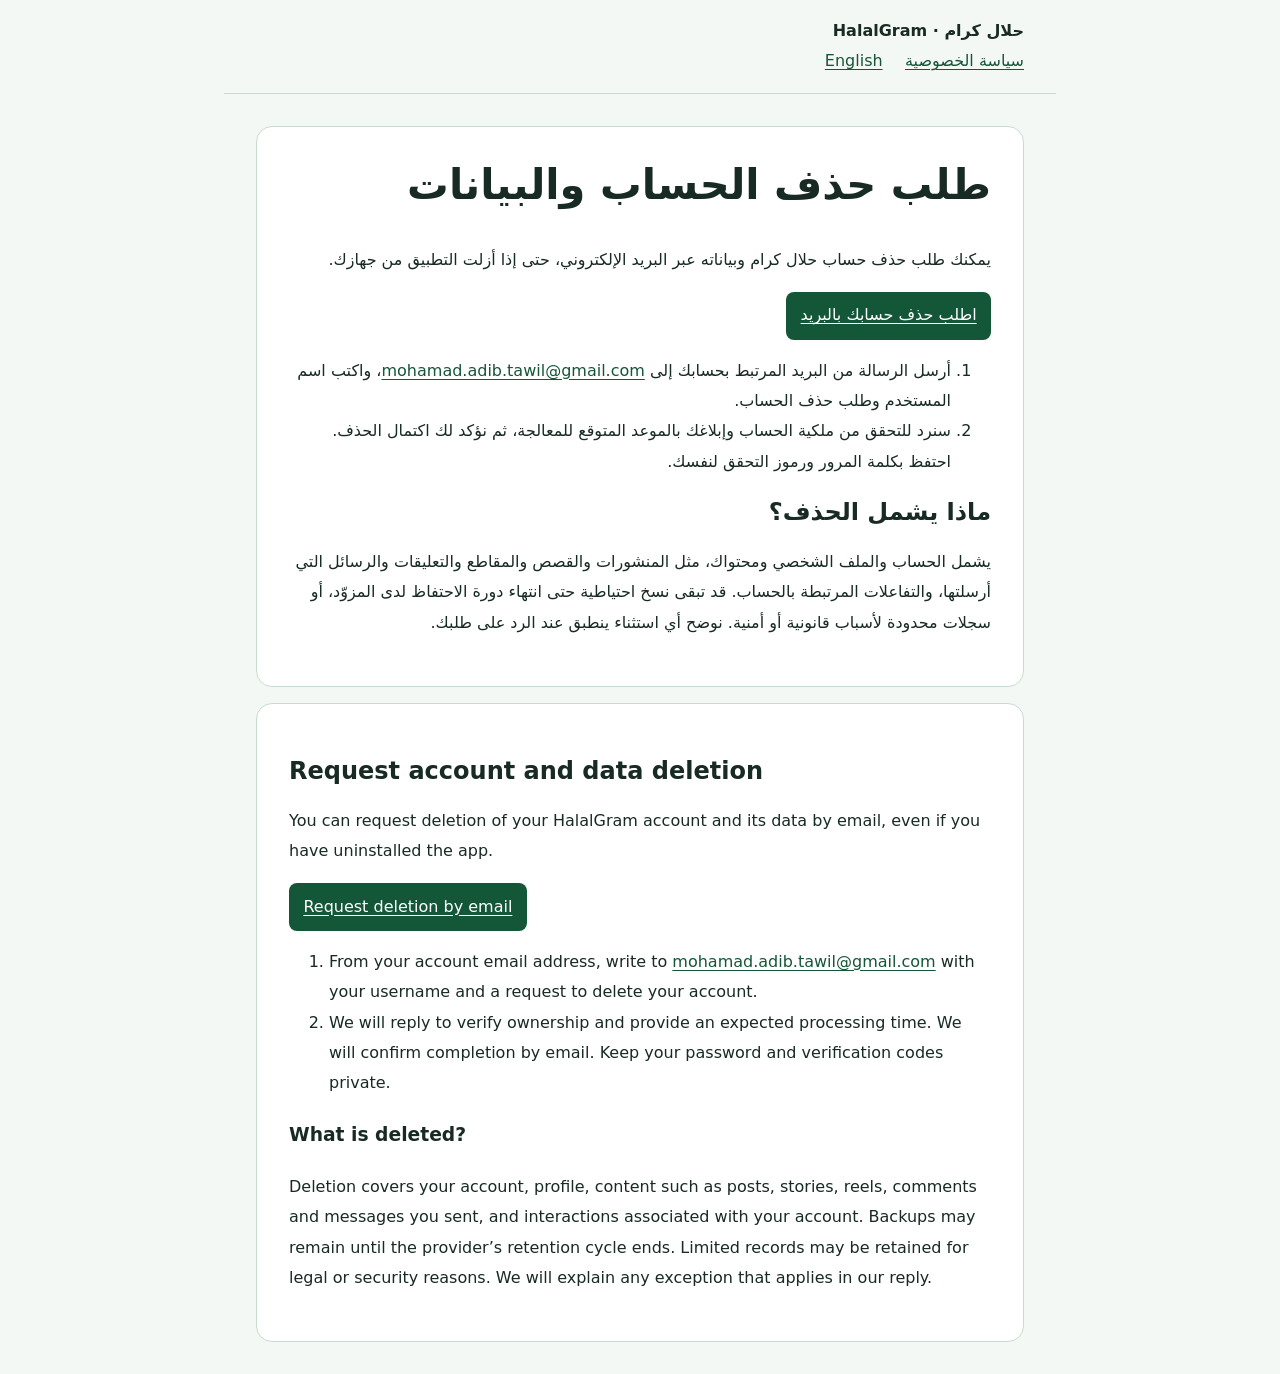
==== delete-account/index.html @ 1a4e26e6 "Publish HalalGram privacy and account deletion pages" ====
<!doctype html>
<html lang="ar" dir="rtl">
<head>
  <meta charset="utf-8">
  <meta name="viewport" content="width=device-width, initial-scale=1">
  <meta name="description" content="طلب حذف حساب حلال كرام · HalalGram account and data deletion">
  <title>طلب حذف الحساب | HalalGram Account Deletion</title>
  <link rel="stylesheet" href="../styles.css">
</head>
<body>
  <header>
    <strong>حلال كرام · HalalGram</strong>
    <nav aria-label="التنقل"><a href="../">سياسة الخصوصية</a><a href="#english" lang="en">English</a></nav>
  </header>
  <main>
    <article>
      <h1>طلب حذف الحساب والبيانات</h1>
      <p>يمكنك طلب حذف حساب حلال كرام وبياناته عبر البريد الإلكتروني، حتى إذا أزلت التطبيق من جهازك.</p>
      <a class="button" href="mailto:mohamad.adib.tawil@gmail.com?subject=HalalGram%20account%20deletion%20request">اطلب حذف حسابك بالبريد</a>
      <ol>
        <li>أرسل الرسالة من البريد المرتبط بحسابك إلى <a href="mailto:mohamad.adib.tawil@gmail.com" dir="ltr">mohamad.adib.tawil@gmail.com</a>، واكتب اسم المستخدم وطلب حذف الحساب.</li>
        <li>سنرد للتحقق من ملكية الحساب وإبلاغك بالموعد المتوقع للمعالجة، ثم نؤكد لك اكتمال الحذف. احتفظ بكلمة المرور ورموز التحقق لنفسك.</li>
      </ol>
      <h2>ماذا يشمل الحذف؟</h2>
      <p>يشمل الحساب والملف الشخصي ومحتواك، مثل المنشورات والقصص والمقاطع والتعليقات والرسائل التي أرسلتها، والتفاعلات المرتبطة بالحساب. قد تبقى نسخ احتياطية حتى انتهاء دورة الاحتفاظ لدى المزوّد، أو سجلات محدودة لأسباب قانونية أو أمنية. نوضح أي استثناء ينطبق عند الرد على طلبك.</p>
    </article>
    <article id="english" lang="en" dir="ltr">
      <h2>Request account and data deletion</h2>
      <p>You can request deletion of your HalalGram account and its data by email, even if you have uninstalled the app.</p>
      <a class="button" href="mailto:mohamad.adib.tawil@gmail.com?subject=HalalGram%20account%20deletion%20request">Request deletion by email</a>
      <ol>
        <li>From your account email address, write to <a href="mailto:mohamad.adib.tawil@gmail.com">mohamad.adib.tawil@gmail.com</a> with your username and a request to delete your account.</li>
        <li>We will reply to verify ownership and provide an expected processing time. We will confirm completion by email. Keep your password and verification codes private.</li>
      </ol>
      <h3>What is deleted?</h3>
      <p>Deletion covers your account, profile, content such as posts, stories, reels, comments and messages you sent, and interactions associated with your account. Backups may remain until the provider’s retention cycle ends. Limited records may be retained for legal or security reasons. We will explain any exception that applies in our reply.</p>
    </article>
  </main>
</body>
</html>
---- styles.css ----
:root { font-family: system-ui, sans-serif; color: #182a24; background: #f3f8f5; line-height: 1.7; }
body { margin: 0; }
header, main, footer { max-width: 48rem; margin: auto; padding: 1rem clamp(1rem, 5vw, 2rem); }
header { border-block-end: 1px solid #c9dbd0; }
nav { display: flex; flex-wrap: wrap; gap: .5rem 1.4rem; }
a { color: #145638; text-underline-offset: .2em; overflow-wrap: anywhere; }
a:focus-visible { outline: 3px solid #287650; outline-offset: 4px; }
article { background: white; border: 1px solid #c9dbd0; border-radius: 1rem; padding: clamp(1rem, 5vw, 2rem); margin-block: 1rem; }
h1, h2 { line-height: 1.25; }
h1 { margin-block-start: 0; font-size: clamp(1.8rem, 5vw, 2.6rem); }
[lang="ar"] { line-height: 1.9; }
.button { display: inline-block; color: white; background: #145638; border-radius: .5rem; padding: .55rem .9rem; }
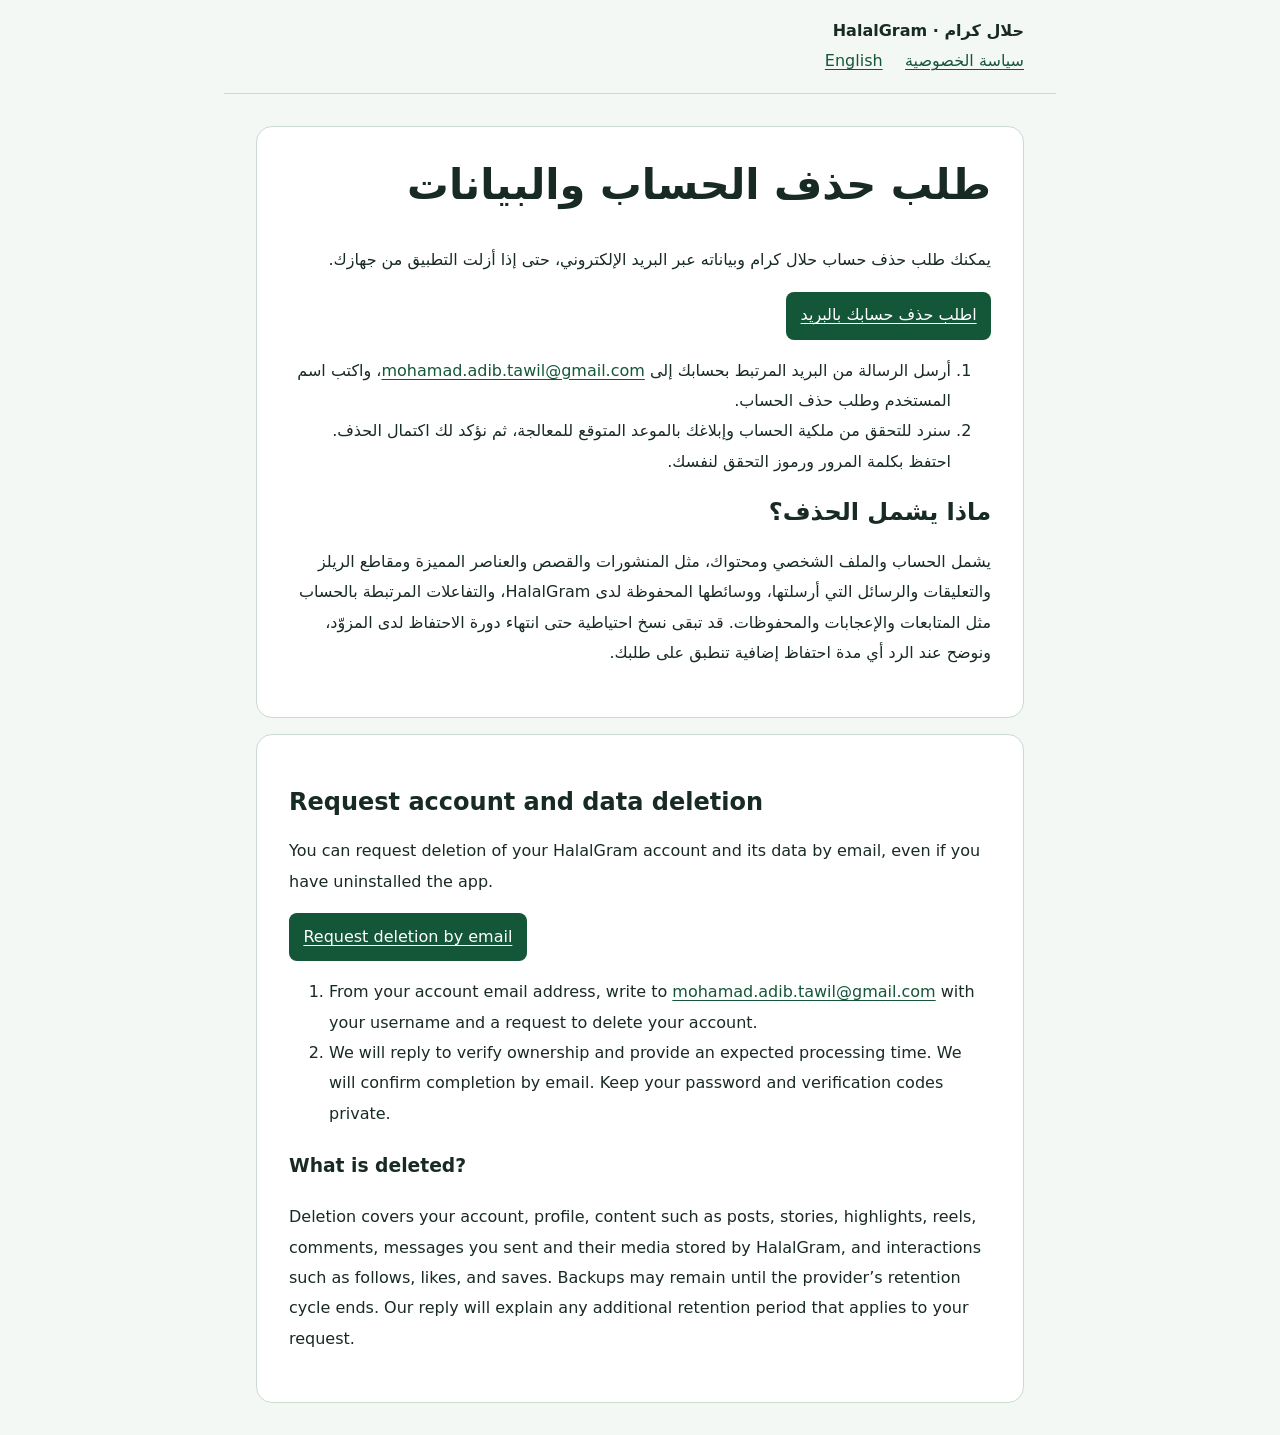
==== commit 93186fa1: "Describe actual HalalGram data and deletion scope" ====
--- a/delete-account/index.html
+++ b/delete-account/index.html
@@ -16,24 +16,24 @@
     <article>
       <h1>طلب حذف الحساب والبيانات</h1>
       <p>يمكنك طلب حذف حساب حلال كرام وبياناته عبر البريد الإلكتروني، حتى إذا أزلت التطبيق من جهازك.</p>
-      <a class="button" href="mailto:mohamad.adib.tawil@gmail.com?subject=HalalGram%20account%20deletion%20request">اطلب حذف حسابك بالبريد</a>
+      <a class="button" href="mailto:mohamad.adib.tawil@gmail.com?subject=HalalGram%20account%20deletion%20request&amp;body=HalalGram%20username%3A%20%0D%0A%0D%0AI%20request%20deletion%20of%20my%20HalalGram%20account%20and%20associated%20data.">اطلب حذف حسابك بالبريد</a>
       <ol>
         <li>أرسل الرسالة من البريد المرتبط بحسابك إلى <a href="mailto:mohamad.adib.tawil@gmail.com" dir="ltr">mohamad.adib.tawil@gmail.com</a>، واكتب اسم المستخدم وطلب حذف الحساب.</li>
         <li>سنرد للتحقق من ملكية الحساب وإبلاغك بالموعد المتوقع للمعالجة، ثم نؤكد لك اكتمال الحذف. احتفظ بكلمة المرور ورموز التحقق لنفسك.</li>
       </ol>
       <h2>ماذا يشمل الحذف؟</h2>
-      <p>يشمل الحساب والملف الشخصي ومحتواك، مثل المنشورات والقصص والمقاطع والتعليقات والرسائل التي أرسلتها، والتفاعلات المرتبطة بالحساب. قد تبقى نسخ احتياطية حتى انتهاء دورة الاحتفاظ لدى المزوّد، أو سجلات محدودة لأسباب قانونية أو أمنية. نوضح أي استثناء ينطبق عند الرد على طلبك.</p>
+      <p>يشمل الحساب والملف الشخصي ومحتواك، مثل المنشورات والقصص والعناصر المميزة ومقاطع الريلز والتعليقات والرسائل التي أرسلتها، ووسائطها المحفوظة لدى HalalGram، والتفاعلات المرتبطة بالحساب مثل المتابعات والإعجابات والمحفوظات. قد تبقى نسخ احتياطية حتى انتهاء دورة الاحتفاظ لدى المزوّد، ونوضح عند الرد أي مدة احتفاظ إضافية تنطبق على طلبك.</p>
     </article>
     <article id="english" lang="en" dir="ltr">
       <h2>Request account and data deletion</h2>
       <p>You can request deletion of your HalalGram account and its data by email, even if you have uninstalled the app.</p>
-      <a class="button" href="mailto:mohamad.adib.tawil@gmail.com?subject=HalalGram%20account%20deletion%20request">Request deletion by email</a>
+      <a class="button" href="mailto:mohamad.adib.tawil@gmail.com?subject=HalalGram%20account%20deletion%20request&amp;body=HalalGram%20username%3A%20%0D%0A%0D%0AI%20request%20deletion%20of%20my%20HalalGram%20account%20and%20associated%20data.">Request deletion by email</a>
       <ol>
         <li>From your account email address, write to <a href="mailto:mohamad.adib.tawil@gmail.com">mohamad.adib.tawil@gmail.com</a> with your username and a request to delete your account.</li>
         <li>We will reply to verify ownership and provide an expected processing time. We will confirm completion by email. Keep your password and verification codes private.</li>
       </ol>
       <h3>What is deleted?</h3>
-      <p>Deletion covers your account, profile, content such as posts, stories, reels, comments and messages you sent, and interactions associated with your account. Backups may remain until the provider’s retention cycle ends. Limited records may be retained for legal or security reasons. We will explain any exception that applies in our reply.</p>
+      <p>Deletion covers your account, profile, content such as posts, stories, highlights, reels, comments, messages you sent and their media stored by HalalGram, and interactions such as follows, likes, and saves. Backups may remain until the provider’s retention cycle ends. Our reply will explain any additional retention period that applies to your request.</p>
     </article>
   </main>
 </body>
